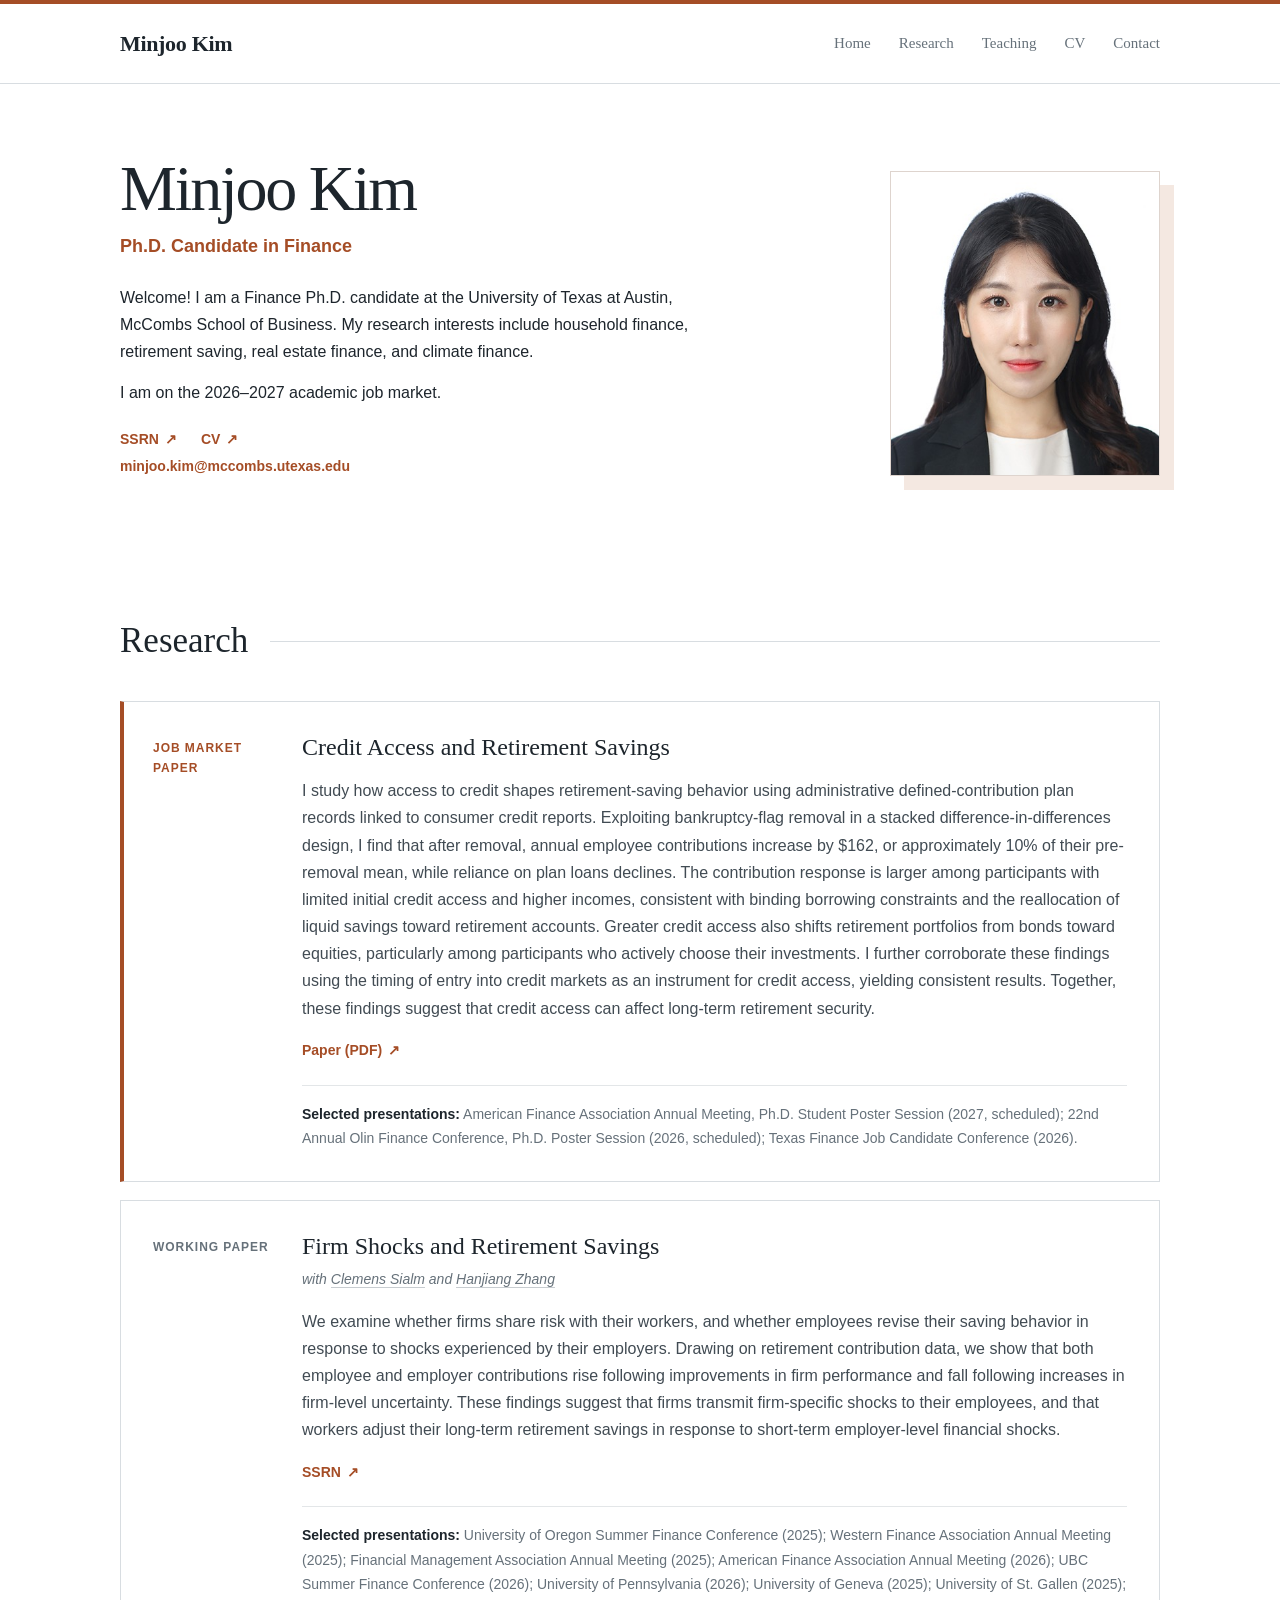
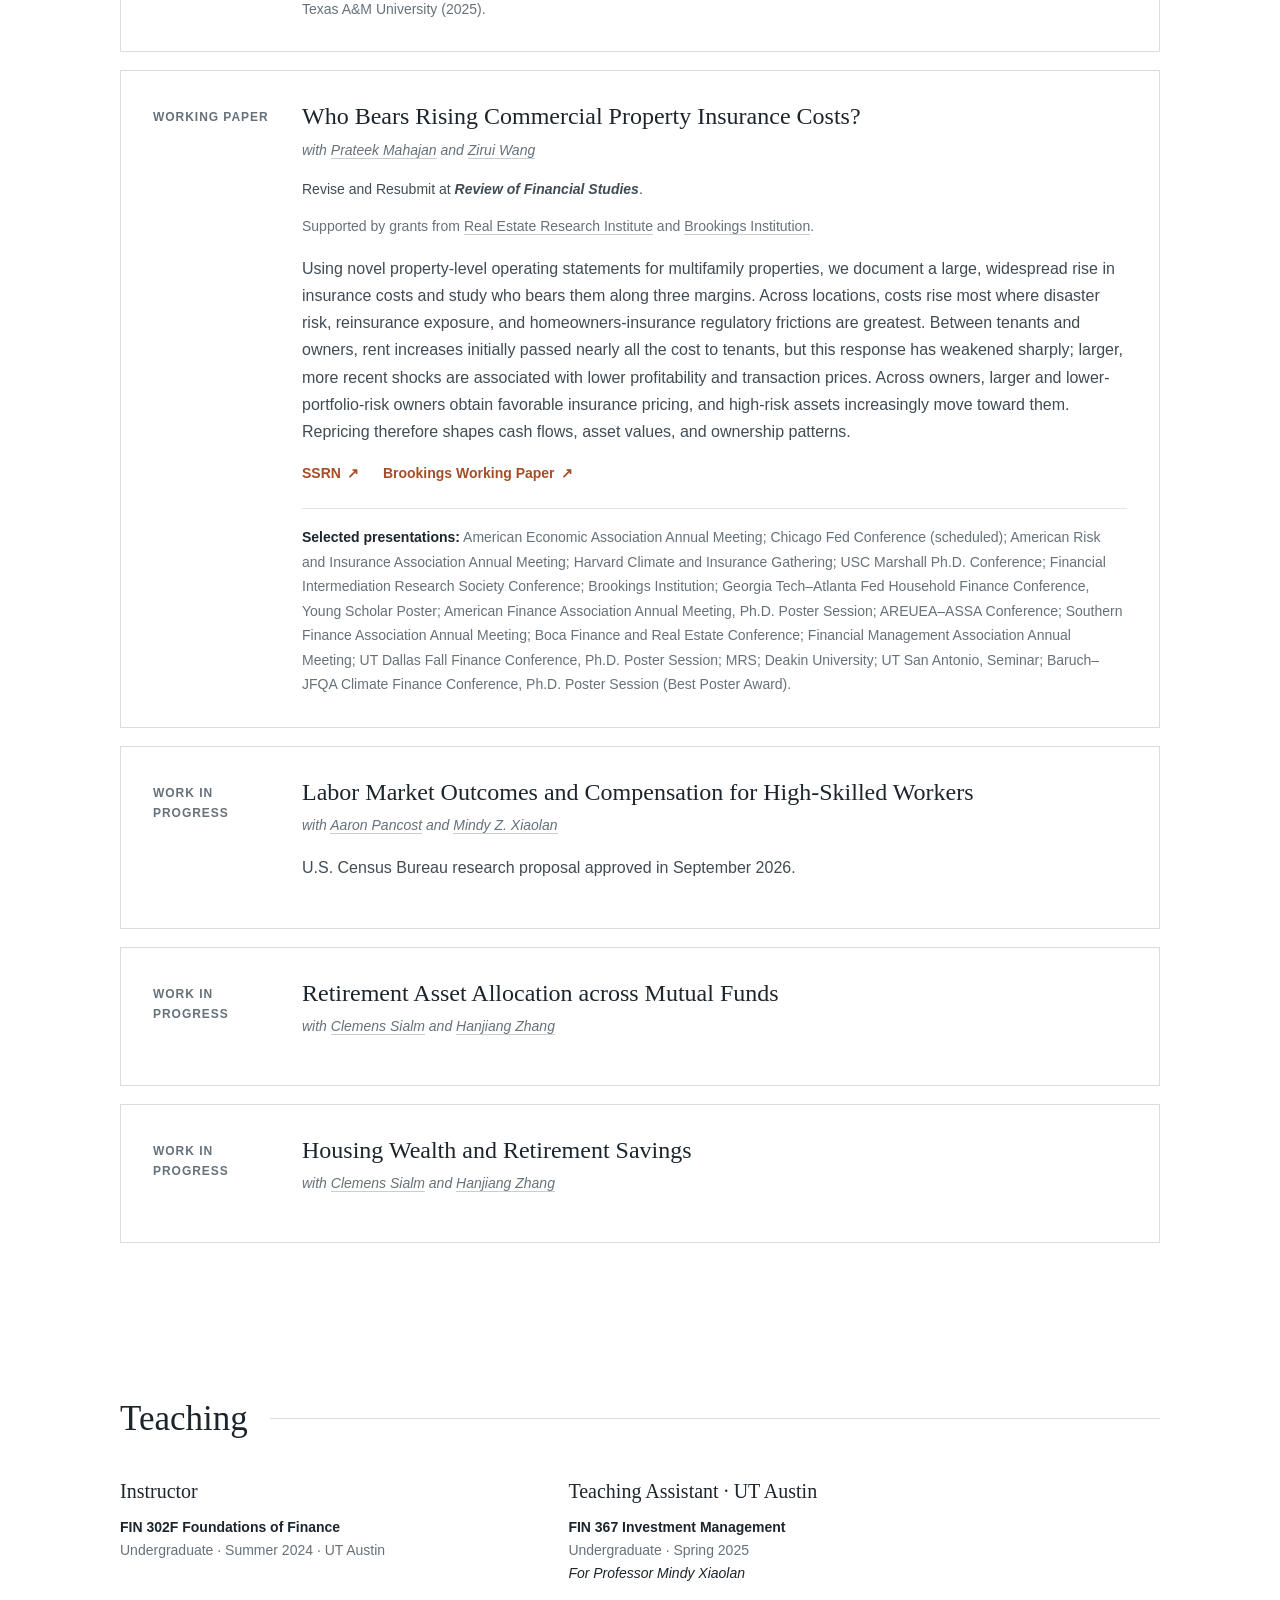
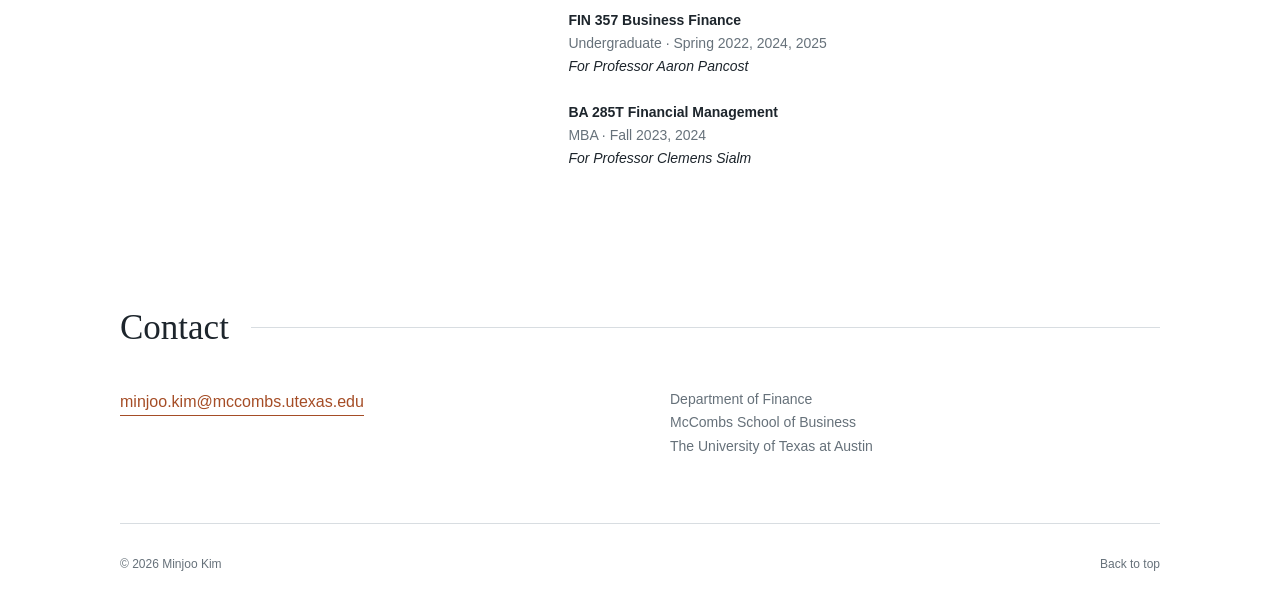
==== index.html @ 439c85fb "Update job market paper abstract wording" ====
<!doctype html>
<html lang="en">
  <head>
    <meta charset="utf-8" />
    <meta name="viewport" content="width=device-width, initial-scale=1" />
    <meta
      name="description"
      content="Minjoo Kim is a Finance Ph.D. candidate at the University of Texas at Austin studying household finance, retirement saving, real estate, and climate finance."
    />
    <title>Minjoo Kim | Finance Ph.D. Candidate</title>
    <link rel="canonical" href="https://minjookim-finance.github.io/" />
    <link rel="icon" href="favicon.svg" type="image/svg+xml" />
    <link rel="stylesheet" href="styles.css?v=20261107" />
  </head>
  <body>
    <main id="home">
      <header class="site-header">
        <a class="site-name" href="#home">Minjoo Kim</a>
        <nav aria-label="Primary navigation">
          <a href="#home">Home</a>
          <a href="#research">Research</a>
          <a href="#teaching">Teaching</a>
          <a href="cv.pdf?v=20261107-rfs" target="_blank" rel="noopener noreferrer">CV</a>
          <a href="#contact">Contact</a>
        </nav>
      </header>

      <section class="intro" aria-labelledby="intro-title">
        <img
          class="portrait"
          src="minjoo-kim.png"
          alt="Portrait of Minjoo Kim"
          width="412"
          height="466"
        />
        <div class="intro-copy">
          <h1 id="intro-title">Minjoo Kim</h1>
          <p class="role">Ph.D. Candidate in Finance</p>
          <p>
            Welcome! I am a Finance Ph.D. candidate at the University of Texas
            at Austin, McCombs School of Business. My research interests include
            household finance, retirement saving, real estate finance, and
            climate finance.
          </p>
          <p>I am on the 2026–2027 academic job market.</p>
          <div class="intro-links">
            <a
              class="text-link"
              href="https://papers.ssrn.com/sol3/cf_dev/AbsByAuth.cfm?per_id=6722458"
              target="_blank"
              rel="noreferrer"
            >SSRN <span aria-hidden="true">↗</span></a>
            <a class="text-link" href="cv.pdf?v=20261107-rfs" target="_blank" rel="noopener noreferrer">CV <span aria-hidden="true">↗</span></a>
          </div>
          <p class="intro-email">
            <span class="text-link">minjoo.kim@mccombs.utexas.edu</span>
          </p>
        </div>
      </section>

      <section class="section" id="research">
        <h2>Research</h2>

        <article class="paper featured-paper">
          <div class="paper-label">Job Market Paper</div>
          <div class="paper-body">
            <h3>Credit Access and Retirement Savings</h3>
            <p>I study how access to credit shapes retirement-saving behavior using administrative defined-contribution plan records linked to consumer credit reports. Exploiting bankruptcy-flag removal in a stacked difference-in-differences design, I find that after removal, annual employee contributions increase by $162, or approximately 10% of their pre-removal mean, while reliance on plan loans declines. The contribution response is larger among participants with limited initial credit access and higher incomes, consistent with binding borrowing constraints and the reallocation of liquid savings toward retirement accounts. Greater credit access also shifts retirement portfolios from bonds toward equities, particularly among participants who actively choose their investments. I further corroborate these findings using the timing of entry into credit markets as an instrument for credit access, yielding consistent results. Together, these findings suggest that credit access can affect long-term retirement security.</p>
            <div class="paper-links">
              <a class="text-link" href="https://www.dropbox.com/scl/fi/dglsibqgftxxsbpecxyi1/Credit_Access_and_Retirement_Savings.pdf?rlkey=s6qvxqg0o8bm8ei02ia1m0xuy&amp;dl=0" target="_blank" rel="noopener noreferrer">Paper (PDF) <span aria-hidden="true">↗</span></a>
            </div>
            <p class="presentations">
              <strong>Selected presentations:</strong> American Finance
              Association Annual Meeting, Ph.D. Student Poster Session (2027,
              scheduled); 22nd Annual Olin Finance Conference, Ph.D. Poster Session
              (2026, scheduled); Texas Finance Job Candidate Conference (2026).
            </p>
          </div>
        </article>

        <article class="paper">
          <div class="paper-label">Working Paper</div>
          <div class="paper-body">
            <h3>Firm Shocks and Retirement Savings</h3>
            <p class="authors">
              with
              <a href="https://faculty.mccombs.utexas.edu/clemens.sialm/" target="_blank" rel="noreferrer">Clemens Sialm</a>
              and
              <a href="https://sites.google.com/site/hanjiangz/home" target="_blank" rel="noreferrer">Hanjiang Zhang</a>
            </p>
            <p>
              We examine whether firms share risk with their workers, and
              whether employees revise their saving behavior in response to
              shocks experienced by their employers. Drawing on retirement
              contribution data, we show that both employee and employer
              contributions rise following improvements in firm performance
              and fall following increases in firm-level uncertainty. These
              findings suggest that firms transmit firm-specific shocks to
              their employees, and that workers adjust their long-term
              retirement savings in response to short-term employer-level
              financial shocks.
            </p>
            <div class="paper-links">
              <a class="text-link" href="https://papers.ssrn.com/sol3/papers.cfm?abstract_id=5183691" target="_blank" rel="noreferrer">SSRN <span aria-hidden="true">↗</span></a>
            </div>
            <p class="presentations">
              <strong>Selected presentations:</strong> University of Oregon
              Summer Finance Conference (2025); Western Finance Association
              Annual Meeting (2025); Financial Management Association Annual
              Meeting (2025); American Finance Association Annual Meeting
              (2026); UBC Summer Finance Conference (2026); University of
              Pennsylvania (2026); University of Geneva (2025); University of
              St. Gallen (2025); Texas A&amp;M University (2025).
            </p>
          </div>
        </article>

        <article class="paper">
          <div class="paper-label">Working Paper</div>
          <div class="paper-body">
            <h3>Who Bears Rising Commercial Property Insurance Costs?</h3>
            <p class="authors">
              with
              <a href="https://www.prateekmahajan.com/" target="_blank" rel="noreferrer">Prateek Mahajan</a>
              and
              <a href="https://www.zirui-wang.com/" target="_blank" rel="noreferrer">Zirui Wang</a>
            </p>
            <p class="journal-status">Revise and Resubmit at <strong><em>Review of Financial Studies</em></strong>.</p>
            <p class="support">
              Supported by grants from
              <a href="https://www.reri.org/" target="_blank" rel="noreferrer">Real Estate Research Institute</a>
              and
              <a href="https://www.brookings.edu/articles/who-bears-rising-commercial-property-insurance-costs/" target="_blank" rel="noreferrer">Brookings Institution</a>.
            </p>
            <p>
              Using novel property-level operating statements for multifamily
              properties, we document a large, widespread rise in insurance
              costs and study who bears them along three margins. Across
              locations, costs rise most where disaster risk, reinsurance
              exposure, and homeowners-insurance regulatory frictions are
              greatest. Between tenants and owners, rent increases initially
              passed nearly all the cost to tenants, but this response has
              weakened sharply; larger, more recent shocks are associated with
              lower profitability and transaction prices. Across owners,
              larger and lower-portfolio-risk owners obtain favorable insurance
              pricing, and high-risk assets increasingly move toward them.
              Repricing therefore shapes cash flows, asset values, and ownership
              patterns.
            </p>
            <div class="paper-links">
              <a class="text-link" href="https://papers.ssrn.com/sol3/papers.cfm?abstract_id=5175451" target="_blank" rel="noreferrer">SSRN <span aria-hidden="true">↗</span></a>
              <a class="text-link" href="https://www.brookings.edu/articles/who-bears-rising-commercial-property-insurance-costs/" target="_blank" rel="noreferrer">Brookings Working Paper <span aria-hidden="true">↗</span></a>
            </div>
            <p class="presentations">
              <strong>Selected presentations:</strong> American Economic
              Association Annual Meeting; Chicago Fed Conference (scheduled);
              American Risk and Insurance Association Annual Meeting; Harvard
              Climate and Insurance Gathering; USC Marshall Ph.D. Conference;
              Financial Intermediation Research Society Conference; Brookings
              Institution; Georgia Tech–Atlanta Fed Household Finance
              Conference, Young Scholar Poster; American Finance Association
              Annual Meeting, Ph.D. Poster Session; AREUEA–ASSA Conference;
              Southern Finance Association Annual Meeting; Boca Finance and Real
              Estate Conference; Financial Management Association Annual
              Meeting; UT Dallas Fall Finance Conference, Ph.D. Poster Session;
              MRS; Deakin University; UT San Antonio, Seminar; Baruch–JFQA
              Climate Finance Conference, Ph.D. Poster Session (Best Poster
              Award).
            </p>
          </div>
        </article>

        <article class="paper">
          <div class="paper-label">Work in Progress</div>
          <div class="paper-body">
            <h3>Labor Market Outcomes and Compensation for High-Skilled Workers</h3>
            <p class="authors">
              with
              <a href="https://sites.google.com/site/aaronpancost/home" target="_blank" rel="noreferrer">Aaron Pancost</a>
              and
              <a href="https://sites.google.com/view/mindyxiaolan" target="_blank" rel="noreferrer">Mindy Z. Xiaolan</a>
            </p>
            <p>U.S. Census Bureau research proposal approved in September 2026.</p>
          </div>
        </article>

        <article class="paper">
          <div class="paper-label">Work in Progress</div>
          <div class="paper-body">
            <h3>Retirement Asset Allocation across Mutual Funds</h3>
            <p class="authors">
              with
              <a href="https://faculty.mccombs.utexas.edu/clemens.sialm/" target="_blank" rel="noreferrer">Clemens Sialm</a>
              and
              <a href="https://sites.google.com/site/hanjiangz/home" target="_blank" rel="noreferrer">Hanjiang Zhang</a>
            </p>
          </div>
        </article>

        <article class="paper">
          <div class="paper-label">Work in Progress</div>
          <div class="paper-body">
            <h3>Housing Wealth and Retirement Savings</h3>
            <p class="authors">
              with
              <a href="https://faculty.mccombs.utexas.edu/clemens.sialm/" target="_blank" rel="noreferrer">Clemens Sialm</a>
              and
              <a href="https://sites.google.com/site/hanjiangz/home" target="_blank" rel="noreferrer">Hanjiang Zhang</a>
            </p>
          </div>
        </article>
      </section>

      <section class="section" id="teaching">
        <h2>Teaching</h2>
        <div class="teaching-list">
          <div>
            <h3>Instructor</h3>
            <p>
              <strong>FIN 302F Foundations of Finance</strong><br />
              Undergraduate · Summer 2024 · UT Austin
            </p>
          </div>
          <div>
            <h3>Teaching Assistant · UT Austin</h3>
            <p>
              <strong>FIN 367 Investment Management</strong><br />
              Undergraduate · Spring 2025<br />
              <span class="professor">For Professor Mindy Xiaolan</span><br /><br />
              <strong>FIN 357 Business Finance</strong><br />
              Undergraduate · Spring 2022, 2024, 2025<br />
              <span class="professor">For Professor Aaron Pancost</span><br /><br />
              <strong>BA 285T Financial Management</strong><br />
              MBA · Fall 2023, 2024<br />
              <span class="professor">For Professor Clemens Sialm</span>
            </p>
          </div>
        </div>
      </section>

      <section class="section" id="contact">
        <h2>Contact</h2>
        <div class="contact-grid">
          <a href="mailto:minjoo.kim@mccombs.utexas.edu">minjoo.kim@mccombs.utexas.edu</a>
          <p>
            Department of Finance<br />
            McCombs School of Business<br />
            The University of Texas at Austin
          </p>
        </div>
      </section>

      <footer>
        <span>© 2026 Minjoo Kim</span>
        <a href="#home">Back to top</a>
      </footer>
    </main>
  </body>
</html>
---- styles.css ----
:root {
  --text: #1d252c;
  --muted: #66717a;
  --accent: #a54d26;
  --accent-soft: #f4e8e1;
  --border: #d8dde1;
  --soft: #f1f4f5;
  --white: #ffffff;
  --content-width: 1040px;
  --serif: "Iowan Old Style", "Palatino Linotype", Palatino, Georgia, serif;
  --sans: Inter, ui-sans-serif, -apple-system, BlinkMacSystemFont, "Segoe UI", sans-serif;
}

* {
  box-sizing: border-box;
}

html {
  scroll-behavior: smooth;
}

body {
  margin: 0;
  background: var(--white);
  color: var(--text);
  font-family: var(--sans);
  font-size: 16px;
  line-height: 1.7;
}

a {
  color: inherit;
  text-decoration: none;
}

a:focus-visible {
  outline: 2px solid var(--accent);
  outline-offset: 4px;
}

main {
  width: 100%;
  min-height: 100vh;
  margin: 0;
  padding: 0;
  background: var(--white);
}

.site-header {
  min-height: 84px;
  padding: 0 max(24px, calc((100vw - var(--content-width)) / 2));
  display: flex;
  align-items: center;
  justify-content: space-between;
  gap: 32px;
  border-top: 4px solid var(--accent);
  border-bottom: 1px solid var(--border);
}

.site-name {
  font-family: var(--serif);
  font-size: 22px;
  font-weight: 600;
  letter-spacing: -0.015em;
}

.site-header nav {
  display: flex;
  gap: 28px;
  color: var(--muted);
  font-family: var(--serif);
  font-size: 15px;
}

.site-header nav a:hover {
  color: var(--accent);
}

.intro {
  width: min(var(--content-width), calc(100% - 48px));
  margin: 0;
  margin-right: auto;
  margin-left: auto;
  padding: 70px 0 54px;
  display: grid;
  grid-template-columns: minmax(0, 1fr) 270px;
  justify-content: space-between;
  gap: 64px;
  align-items: center;
  background: var(--white);
  border-bottom: 0;
}

.portrait {
  width: 100%;
  height: auto;
  aspect-ratio: 412 / 466;
  display: block;
  grid-column: 2;
  grid-row: 1;
  border: 1px solid #ded4ce;
  box-shadow: 14px 14px 0 var(--accent-soft);
  object-fit: cover;
  object-position: center top;
}

.intro-copy {
  grid-column: 1;
  grid-row: 1;
}

.intro h1 {
  margin: 0;
  font-family: var(--serif);
  font-size: clamp(48px, 5vw, 64px);
  font-weight: 400;
  letter-spacing: -0.035em;
  line-height: 1.08;
}

.role {
  margin: 8px 0 22px;
  color: var(--accent);
  font-size: 18px;
  font-weight: 600;
}

.intro-copy > p:not(.role) {
  max-width: 620px;
  margin: 0 0 14px;
}

.intro-links {
  margin-top: 22px;
  display: flex;
  flex-wrap: wrap;
  gap: 12px 24px;
}

.text-link {
  width: fit-content;
  display: inline-flex;
  align-items: center;
  gap: 6px;
  color: var(--accent);
  font-size: 14px;
  font-weight: 600;
}

.text-link:hover {
  text-decoration: underline;
  text-underline-offset: 4px;
}

.section {
  width: min(var(--content-width), calc(100% - 48px));
  margin: 0 auto;
  padding: 64px 0;
  border-top: 0;
  scroll-margin-top: 20px;
}

.section > h2 {
  margin: 0 0 30px;
  display: flex;
  align-items: center;
  gap: 22px;
  font-family: var(--serif);
  font-size: 35px;
  font-weight: 400;
}

.section > h2::after {
  height: 1px;
  flex: 1;
  background: var(--border);
  content: "";
}

.paper {
  margin: 0 0 18px;
  padding: 30px 32px;
  display: grid;
  grid-template-columns: 125px minmax(0, 1fr);
  gap: 24px;
  background: var(--white);
  border: 1px solid var(--border);
}

.section > h2 + .paper {
  padding-top: 30px;
}

.featured-paper {
  padding-left: 29px;
  border-left: 4px solid var(--accent);
}

.paper-label {
  padding-top: 6px;
  color: var(--muted);
  font-size: 12px;
  font-weight: 600;
  letter-spacing: 0.08em;
  text-transform: uppercase;
}

.featured-paper .paper-label {
  color: var(--accent);
}

.paper-body h3,
.teaching-list h3 {
  margin: 0;
  font-family: var(--serif);
  font-size: 24px;
  font-weight: 400;
  line-height: 1.3;
}

.paper-body > p {
  max-width: none;
  margin: 14px 0 17px;
  color: #414b53;
}

.paper-body .authors,
.paper-body .availability {
  margin-top: 6px;
  margin-bottom: 16px;
  color: var(--muted);
  font-size: 14px;
  font-style: italic;
}

.paper-body .availability {
  color: var(--accent);
  font-style: normal;
}

.paper-body .journal-status {
  font-size: 14px;
}

.paper-body .authors a {
  color: inherit;
  border-bottom: 1px solid #c8cdd1;
}

.paper-body .authors a:hover {
  color: var(--accent);
  border-bottom-color: var(--accent);
}

.paper-body .support {
  margin: -4px 0 16px;
  color: var(--muted);
  font-size: 14px;
}

.paper-body .support a {
  color: inherit;
  border-bottom: 1px solid #c8cdd1;
}

.paper-body .support a:hover {
  color: var(--accent);
  border-bottom-color: var(--accent);
}

.paper-links {
  display: flex;
  flex-wrap: wrap;
  gap: 12px 24px;
}

.paper-body .presentations {
  max-width: none;
  margin: 22px 0 0;
  padding: 16px 0 0;
  background: transparent;
  border-top: 1px solid #e3e6e8;
  color: var(--muted);
  font-size: 14px;
  line-height: 1.75;
}

.paper-body .presentations strong,
.teaching-list strong {
  color: var(--text);
  font-weight: 600;
}

.paper-body .presentation-link {
  color: inherit;
  border-bottom: 1px solid #c8cdd1;
}

.paper-body .presentation-link:hover {
  color: var(--accent);
  border-bottom-color: var(--accent);
}

#teaching {
  padding-right: 0;
  padding-left: 0;
  background: var(--white);
  border-left: 0;
}

.teaching-list {
  display: grid;
  grid-template-columns: minmax(0, 0.8fr) minmax(0, 1.2fr);
  gap: 54px;
}

.teaching-list h3 {
  font-size: 20px;
}

.teaching-list p {
  margin: 12px 0 0;
  color: var(--muted);
  font-size: 14px;
  line-height: 1.65;
}

.teaching-list .professor {
  color: var(--text);
  font-style: italic;
}

.contact-grid {
  display: grid;
  grid-template-columns: 1fr 1fr;
  gap: 60px;
}

.contact-grid a {
  width: fit-content;
  height: fit-content;
  color: var(--accent);
  border-bottom: 1px solid var(--accent);
}

.contact-grid p {
  margin: 0;
  color: var(--muted);
  font-size: 14px;
}

footer {
  width: min(var(--content-width), calc(100% - 48px));
  min-height: 82px;
  margin: 0 auto;
  padding: 0;
  display: flex;
  align-items: center;
  justify-content: space-between;
  border-top: 1px solid var(--border);
  color: var(--muted);
  font-size: 12px;
}

@media (max-width: 760px) {
  main {
    width: 100%;
    padding: 0;
    box-shadow: none;
  }

  .site-header {
    min-height: 70px;
    padding-right: 20px;
    padding-left: 20px;
  }

  .site-header nav {
    gap: 15px;
    font-size: 13px;
  }

  .intro {
    width: calc(100% - 40px);
    margin-top: 0;
    padding: 56px 0 50px;
    grid-template-columns: 1fr;
    gap: 38px;
  }

  .portrait {
    width: min(100%, 300px);
    height: auto;
    grid-column: 1;
    grid-row: 1;
    aspect-ratio: 412 / 466;
    box-shadow: 10px 10px 0 var(--accent-soft);
  }

  .intro-copy {
    grid-column: 1;
    grid-row: 2;
  }

  .section {
    width: calc(100% - 40px);
    padding: 52px 0;
  }

  .paper {
    grid-template-columns: 1fr;
    gap: 12px;
    padding: 26px 22px;
  }

  .section > h2 + .paper {
    padding-top: 26px;
  }

  .featured-paper {
    padding-left: 19px;
  }

  .paper-label {
    padding-top: 0;
  }

  #teaching {
    padding-right: 0;
    padding-left: 0;
  }

  .teaching-list,
  .contact-grid {
    grid-template-columns: 1fr;
    gap: 34px;
  }

  footer {
    width: calc(100% - 40px);
    padding-right: 0;
    padding-left: 0;
  }
}

@media (max-width: 520px) {
  .site-header {
    padding: 16px 0;
    align-items: flex-start;
    flex-direction: column;
    gap: 10px;
  }

  .site-header nav {
    width: 100%;
    justify-content: space-between;
  }
}

@media (prefers-reduced-motion: reduce) {
  html {
    scroll-behavior: auto;
  }
}
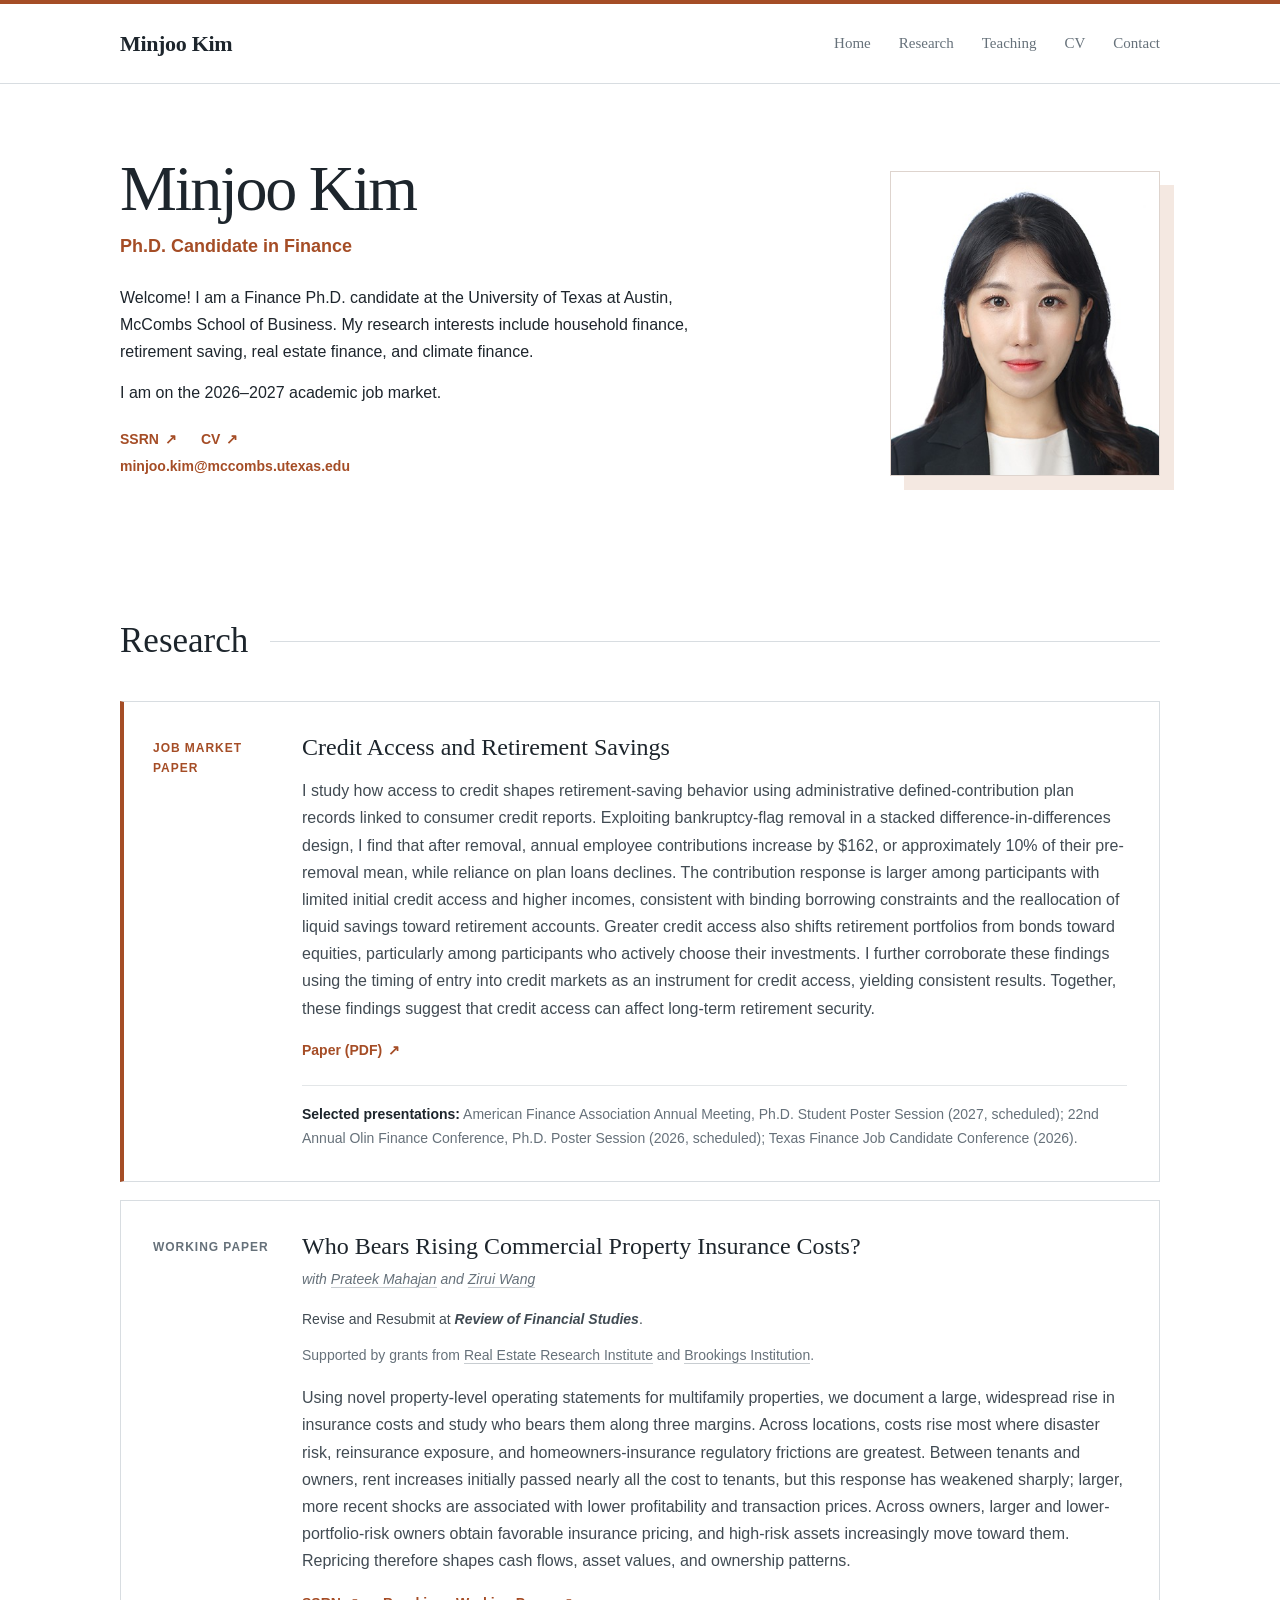
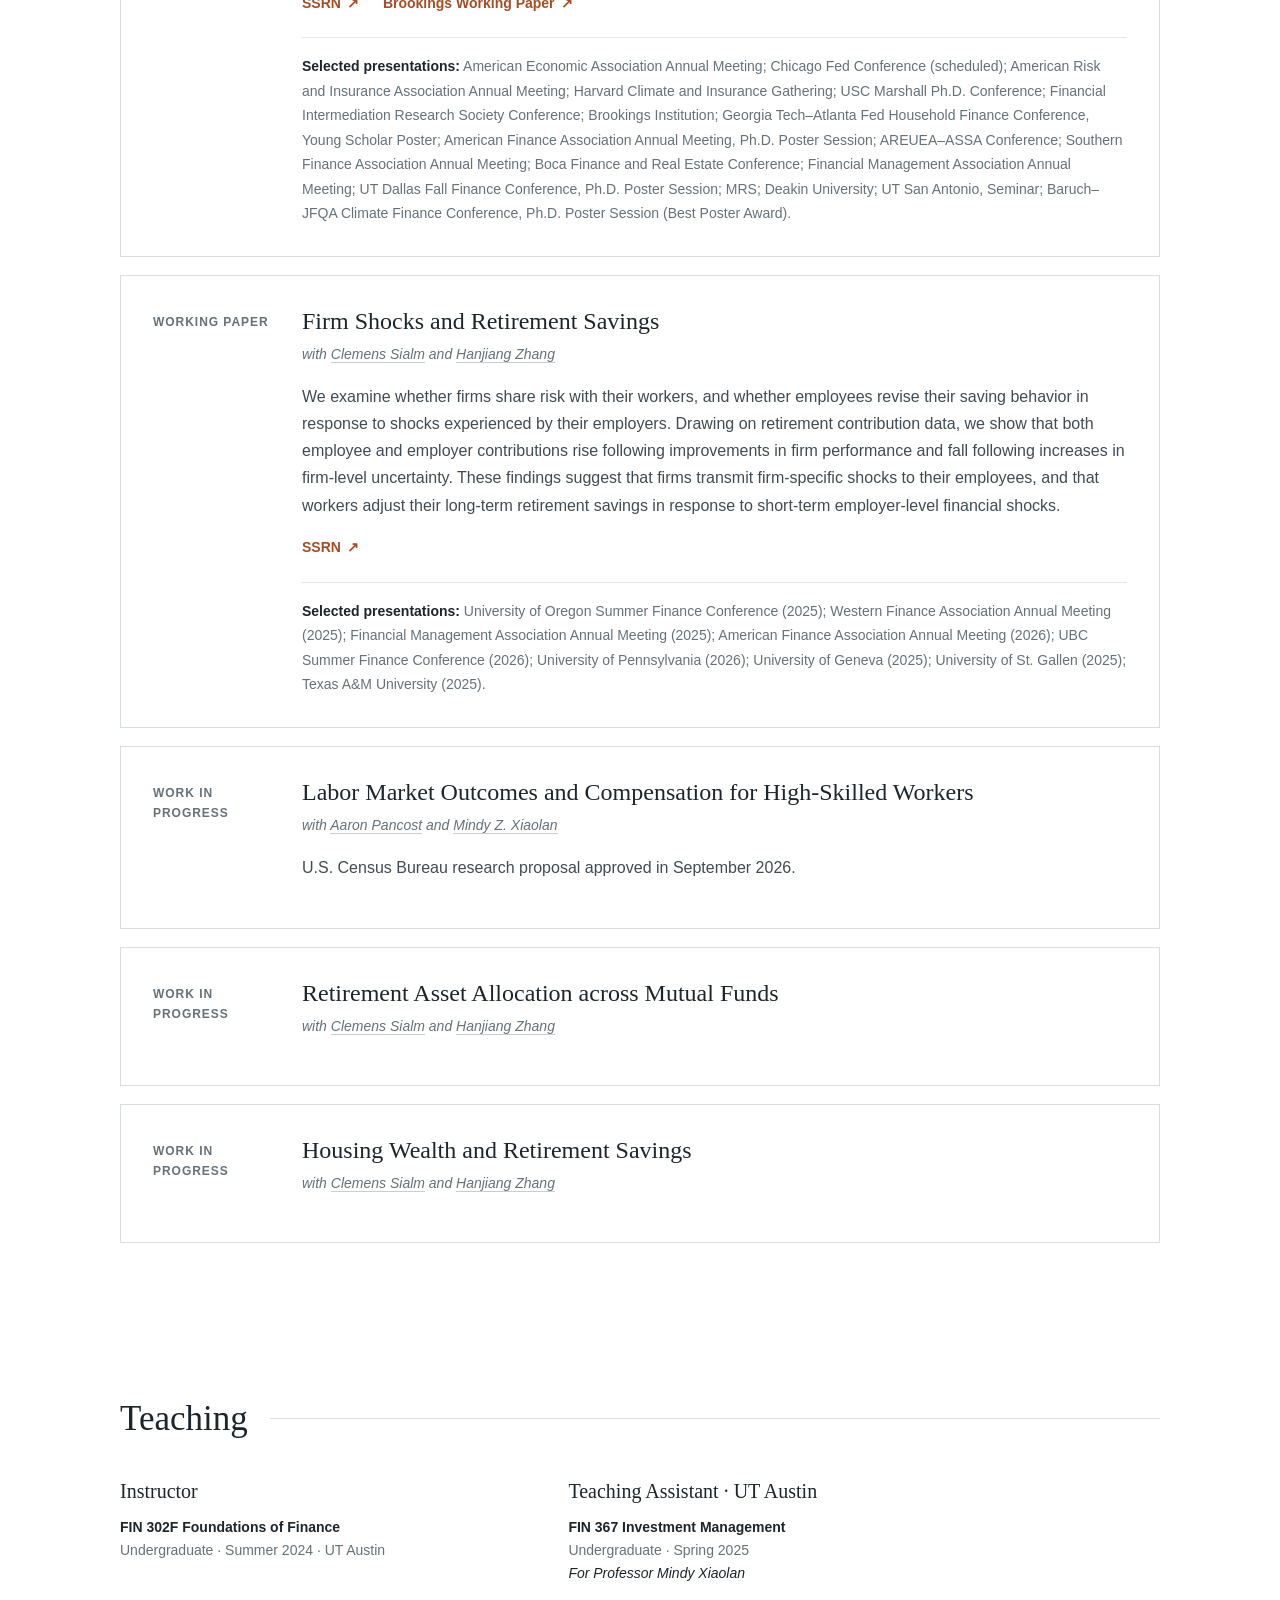
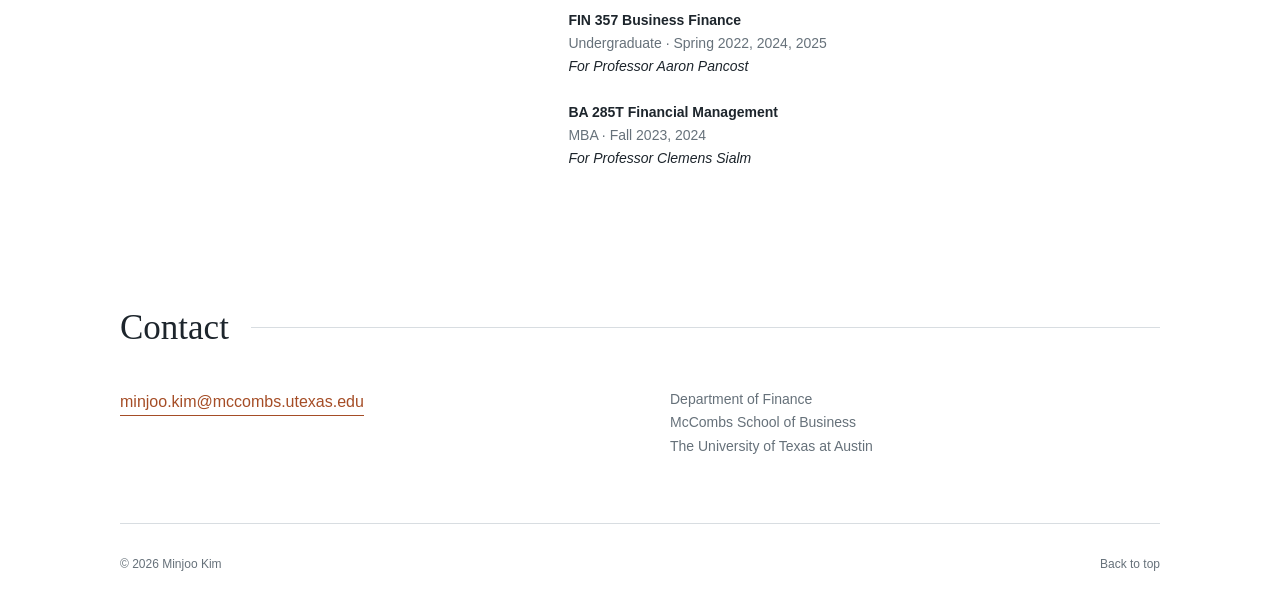
==== commit f5685224: "Show commercial property insurance paper before firm shocks paper" ====
--- a/index.html
+++ b/index.html
@@ -81,43 +81,6 @@
         <article class="paper">
           <div class="paper-label">Working Paper</div>
           <div class="paper-body">
-            <h3>Firm Shocks and Retirement Savings</h3>
-            <p class="authors">
-              with
-              <a href="https://faculty.mccombs.utexas.edu/clemens.sialm/" target="_blank" rel="noreferrer">Clemens Sialm</a>
-              and
-              <a href="https://sites.google.com/site/hanjiangz/home" target="_blank" rel="noreferrer">Hanjiang Zhang</a>
-            </p>
-            <p>
-              We examine whether firms share risk with their workers, and
-              whether employees revise their saving behavior in response to
-              shocks experienced by their employers. Drawing on retirement
-              contribution data, we show that both employee and employer
-              contributions rise following improvements in firm performance
-              and fall following increases in firm-level uncertainty. These
-              findings suggest that firms transmit firm-specific shocks to
-              their employees, and that workers adjust their long-term
-              retirement savings in response to short-term employer-level
-              financial shocks.
-            </p>
-            <div class="paper-links">
-              <a class="text-link" href="https://papers.ssrn.com/sol3/papers.cfm?abstract_id=5183691" target="_blank" rel="noreferrer">SSRN <span aria-hidden="true">↗</span></a>
-            </div>
-            <p class="presentations">
-              <strong>Selected presentations:</strong> University of Oregon
-              Summer Finance Conference (2025); Western Finance Association
-              Annual Meeting (2025); Financial Management Association Annual
-              Meeting (2025); American Finance Association Annual Meeting
-              (2026); UBC Summer Finance Conference (2026); University of
-              Pennsylvania (2026); University of Geneva (2025); University of
-              St. Gallen (2025); Texas A&amp;M University (2025).
-            </p>
-          </div>
-        </article>
-
-        <article class="paper">
-          <div class="paper-label">Working Paper</div>
-          <div class="paper-body">
             <h3>Who Bears Rising Commercial Property Insurance Costs?</h3>
             <p class="authors">
               with
@@ -171,6 +134,43 @@
         </article>
 
         <article class="paper">
+          <div class="paper-label">Working Paper</div>
+          <div class="paper-body">
+            <h3>Firm Shocks and Retirement Savings</h3>
+            <p class="authors">
+              with
+              <a href="https://faculty.mccombs.utexas.edu/clemens.sialm/" target="_blank" rel="noreferrer">Clemens Sialm</a>
+              and
+              <a href="https://sites.google.com/site/hanjiangz/home" target="_blank" rel="noreferrer">Hanjiang Zhang</a>
+            </p>
+            <p>
+              We examine whether firms share risk with their workers, and
+              whether employees revise their saving behavior in response to
+              shocks experienced by their employers. Drawing on retirement
+              contribution data, we show that both employee and employer
+              contributions rise following improvements in firm performance
+              and fall following increases in firm-level uncertainty. These
+              findings suggest that firms transmit firm-specific shocks to
+              their employees, and that workers adjust their long-term
+              retirement savings in response to short-term employer-level
+              financial shocks.
+            </p>
+            <div class="paper-links">
+              <a class="text-link" href="https://papers.ssrn.com/sol3/papers.cfm?abstract_id=5183691" target="_blank" rel="noreferrer">SSRN <span aria-hidden="true">↗</span></a>
+            </div>
+            <p class="presentations">
+              <strong>Selected presentations:</strong> University of Oregon
+              Summer Finance Conference (2025); Western Finance Association
+              Annual Meeting (2025); Financial Management Association Annual
+              Meeting (2025); American Finance Association Annual Meeting
+              (2026); UBC Summer Finance Conference (2026); University of
+              Pennsylvania (2026); University of Geneva (2025); University of
+              St. Gallen (2025); Texas A&amp;M University (2025).
+            </p>
+          </div>
+        </article>
+
+        <article class="paper">
           <div class="paper-label">Work in Progress</div>
           <div class="paper-body">
             <h3>Labor Market Outcomes and Compensation for High-Skilled Workers</h3>
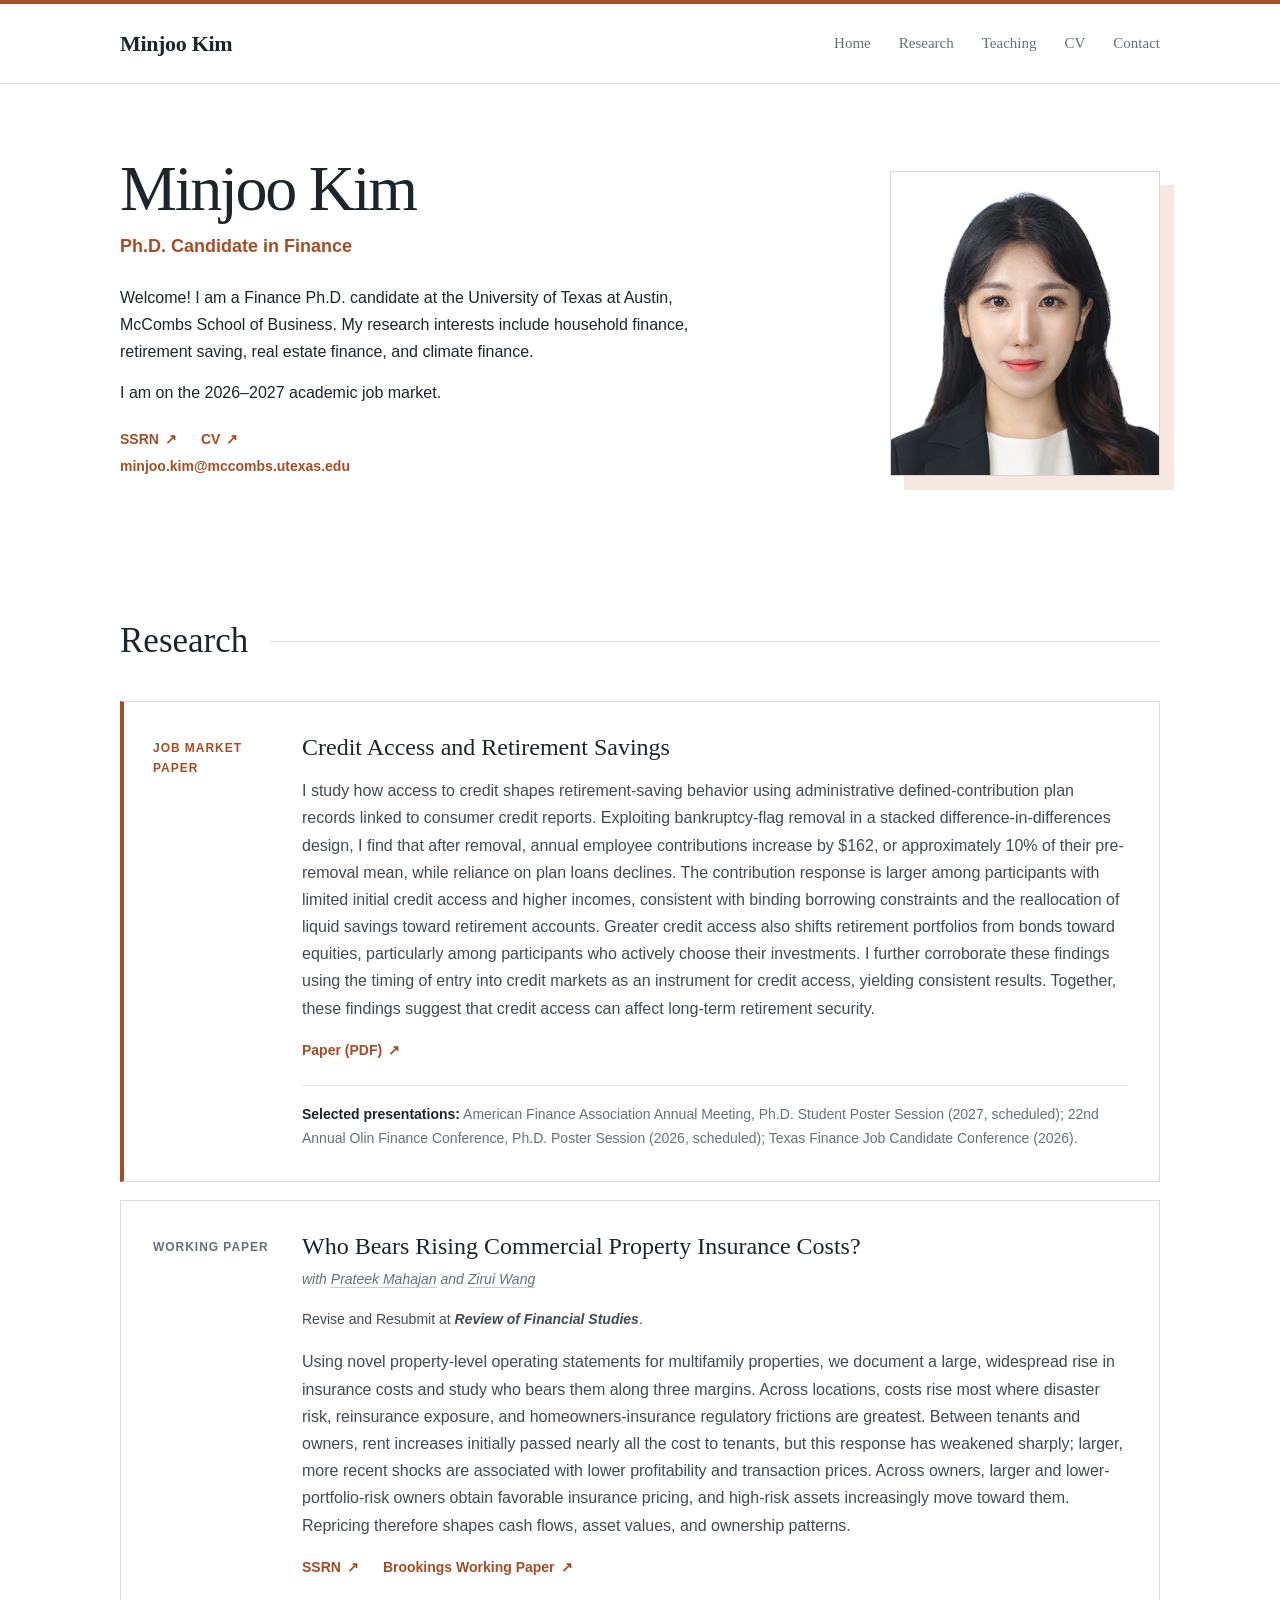
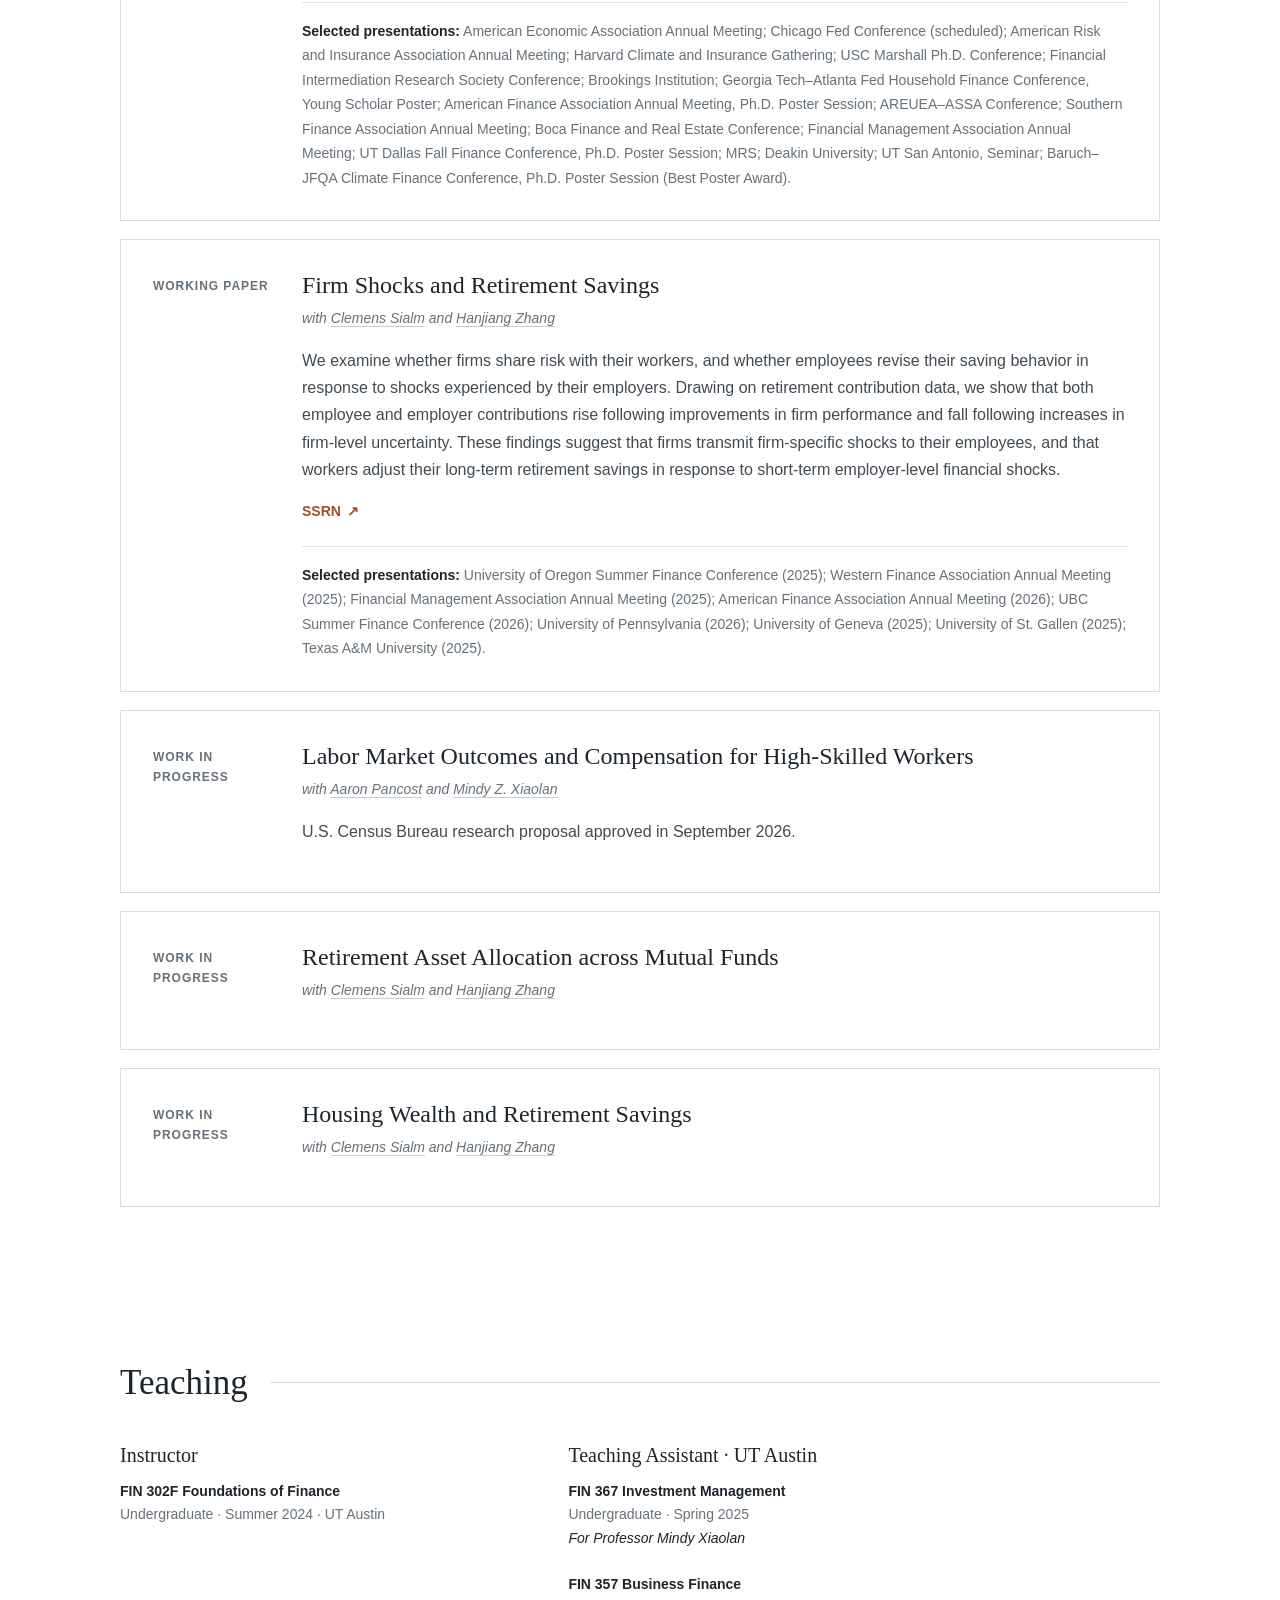
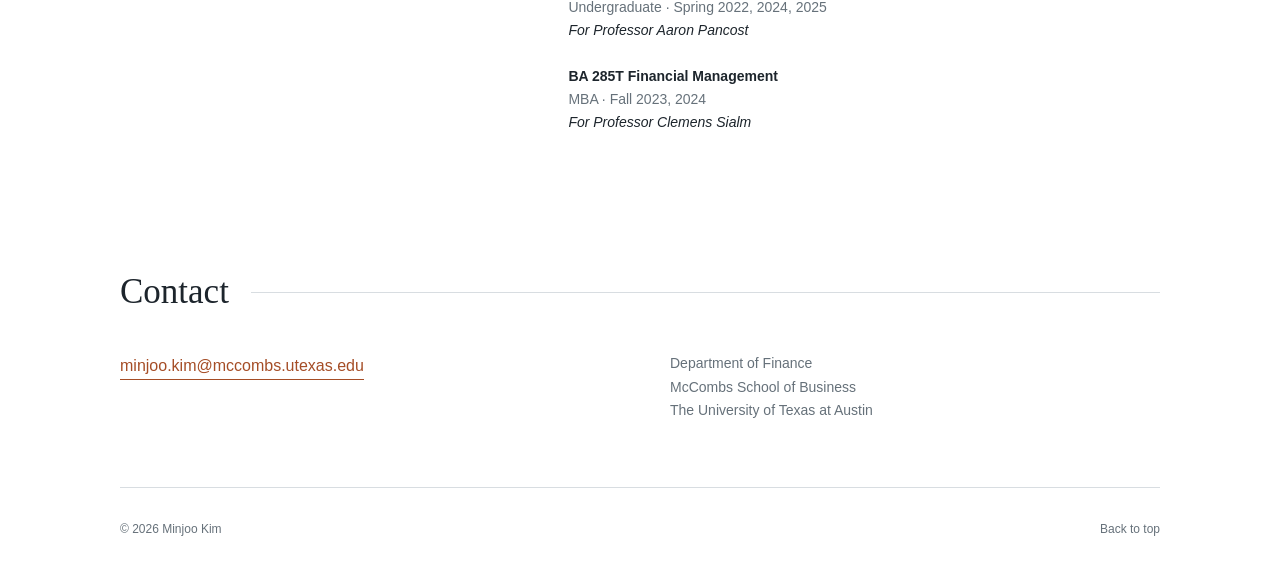
==== commit 2322cc65: "Remove grant support line from insurance paper listing" ====
--- a/index.html
+++ b/index.html
@@ -89,12 +89,6 @@
               <a href="https://www.zirui-wang.com/" target="_blank" rel="noreferrer">Zirui Wang</a>
             </p>
             <p class="journal-status">Revise and Resubmit at <strong><em>Review of Financial Studies</em></strong>.</p>
-            <p class="support">
-              Supported by grants from
-              <a href="https://www.reri.org/" target="_blank" rel="noreferrer">Real Estate Research Institute</a>
-              and
-              <a href="https://www.brookings.edu/articles/who-bears-rising-commercial-property-insurance-costs/" target="_blank" rel="noreferrer">Brookings Institution</a>.
-            </p>
             <p>
               Using novel property-level operating statements for multifamily
               properties, we document a large, widespread rise in insurance
